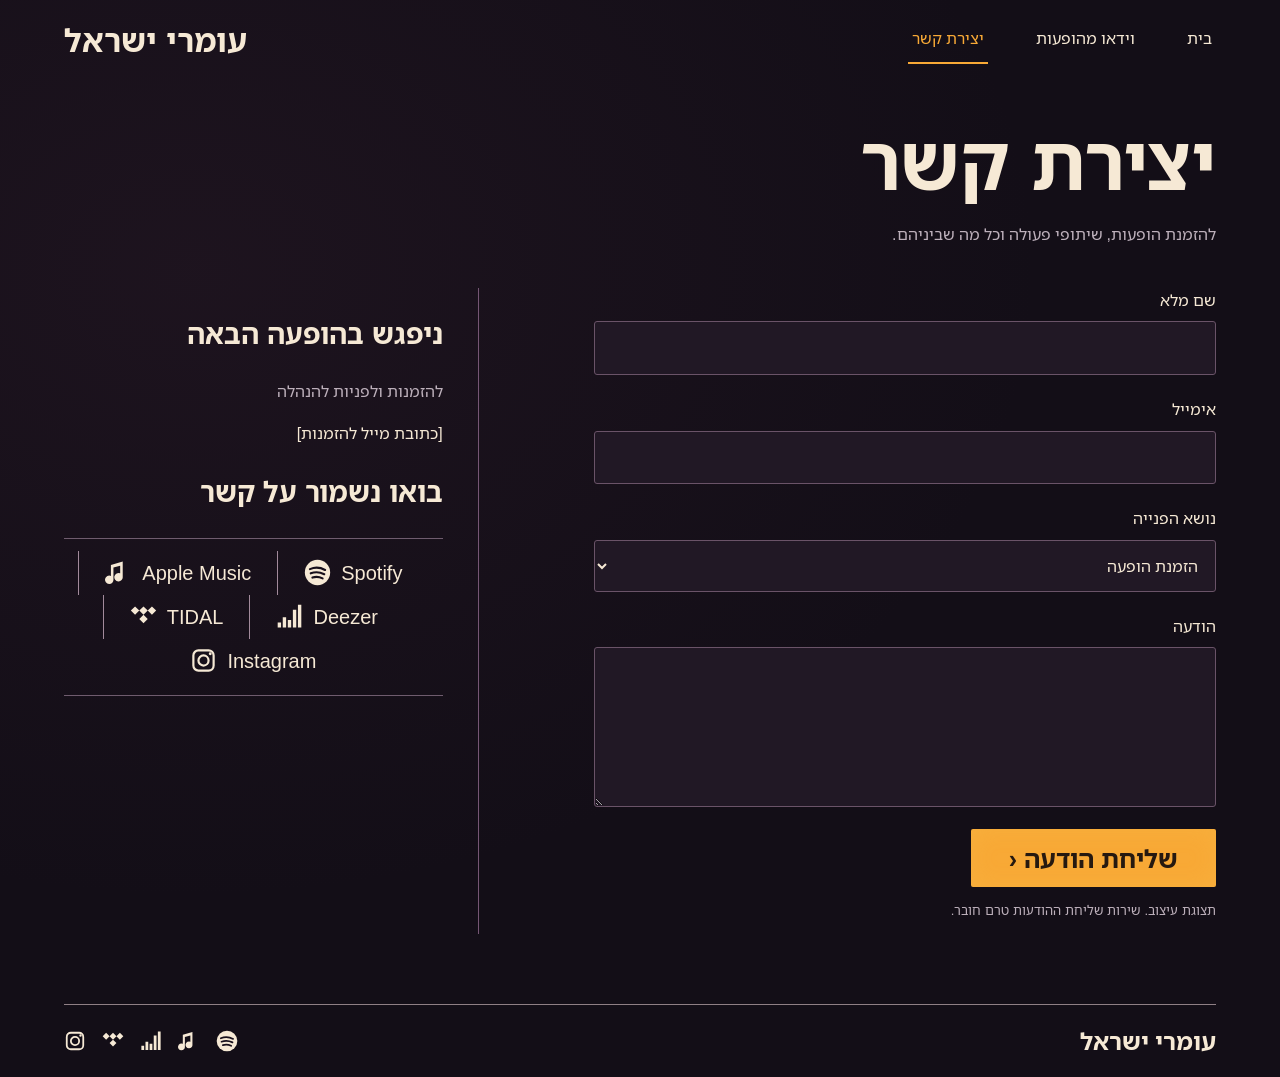
==== contact.html @ 32288c75 "Add Omri Israel website files Co-Authored-By: Claude Opus 5.5 <noreply@anthropic.com>" ====
<!doctype html>
<html lang="he" dir="rtl"><head><meta charset="utf-8"><meta name="viewport" content="width=device-width,initial-scale=1"><meta name="theme-color" content="#130e17"><meta name="description" content="מוזיקה, רגעים מהופעות ויצירת קשר עם עומרי ישראל."><title>יצירת קשר | עומרי ישראל</title><link rel="stylesheet" href="styles.css"><script defer src="site.js"></script></head><body><a class="skip" href="#main">דילוג לתוכן</a><div class="container"><header class="header"><a href="index.html" class="logo">עומרי ישראל</a><button class="menu" aria-controls="navigation" aria-expanded="false" aria-label="פתיחת תפריט">☰</button><nav id="navigation" aria-label="ניווט ראשי"><a href="index.html">בית</a><a href="videos.html">וידאו מהופעות</a><a href="contact.html" aria-current="page">יצירת קשר</a></nav></header><main id="main"><h1 class="page-title">יצירת קשר</h1><p class="intro">להזמנת הופעות, שיתופי פעולה וכל מה שביניהם.</p><div class="contact-layout"><form novalidate><label for="name">שם מלא<input id="name" name="name" autocomplete="name" aria-describedby="name-error" required><span class="error" id="name-error" hidden>יש להזין שם.</span></label><label for="email">אימייל<input id="email" name="email" type="email" dir="ltr" autocomplete="email" aria-describedby="email-error" required><span class="error" id="email-error" hidden>יש להזין כתובת אימייל תקינה.</span></label><label for="topic">נושא הפנייה<select id="topic" name="topic"><option>הזמנת הופעה</option><option>שיתוף פעולה</option><option>פנייה כללית</option></select></label><label for="message">הודעה<textarea id="message" name="message" aria-describedby="message-error" required></textarea><span class="error" id="message-error" hidden>יש לכתוב הודעה.</span></label><button class="cta" type="submit">שליחת הודעה ‹</button><p class="notice">תצוגת עיצוב. שירות שליחת ההודעות טרם חובר.</p><p id="form-status" class="status" role="status" tabindex="-1" hidden></p></form><aside><h2>ניפגש בהופעה הבאה</h2><p>להזמנות ולפניות להנהלה</p><span data-booking>[כתובת מייל להזמנות]</span><h2>בואו נשמור על קשר</h2><div class="platforms" data-platforms></div></aside></div></main><footer class="footer"><a class="logo" href="index.html">עומרי ישראל</a><div class="platforms" data-platforms aria-label="קישורי האמן"></div></footer></div><dialog aria-labelledby="dialog-title"><button class="close" aria-label="סגירה">✕</button><h2 id="dialog-title"></h2><div id="dialog-content"></div></dialog></body></html>
---- styles.css ----
@font-face{font-family:Artist;src:url("assets/fonts/NotoSansHebrew-Regular.ttf");font-weight:400;font-display:swap}@font-face{font-family:Artist;src:url("assets/fonts/NotoSansHebrew-Bold.ttf");font-weight:700 900;font-display:swap}
:root{--paper:#f6e9d5;--amber:#f8a936;--bg:#130e17;--line:#8f7f85;--muted:#bdb0bb}*{box-sizing:border-box}html{scroll-behavior:smooth}body{margin:0;background:var(--bg);color:var(--paper);font-family:Artist,Arial,sans-serif;line-height:1.6;background-image:radial-gradient(ellipse at 15% 25%,#3b233442,transparent 55%)}button,input,select,textarea{font:inherit}a{color:inherit;text-decoration:none}button,a{touch-action:manipulation}button{cursor:pointer}button:disabled{cursor:default}a,button,input,select,textarea{outline-offset:5px}:focus-visible{outline:2px solid var(--amber)}button{color:inherit}img{display:block;max-width:100%}.container{width:90%;max-width:1320px;margin:auto}.header{height:80px;display:flex;align-items:center;justify-content:space-between;position:relative;z-index:5}.logo{font-size:32px;font-weight:700;line-height:1.1}.header .logo{order:2}nav{display:flex;gap:44px}nav a{padding:10px 4px}nav a[aria-current]{color:var(--amber);border-bottom:2px solid}.menu{display:none;background:none;border:0;font-size:25px;padding:8px}.hero{position:relative;min-height:440px;display:flex;align-items:center;isolation:isolate}.hero:before{content:"";position:absolute;inset:-80px 0 -20px;z-index:-1;background:linear-gradient(0deg,var(--bg),transparent 15%),linear-gradient(270deg,var(--bg) 0%,#130e17dd 24%,transparent 64%),url("assets/images/hero.webp") left center/70% auto no-repeat}.hero-copy{width:48%;text-align:center;margin-inline-start:0;margin-inline-end:auto}.hero h1{font-size:clamp(60px,8vw,116px);font-weight:700;line-height:1.2;letter-spacing:-5px;margin:0}.brush{width:225px;height:18px;margin:8px auto 25px;background:var(--amber);clip-path:polygon(0 83%,73% 0,72% 20%,100% 7%,64% 40%,28% 90%,34% 58%,0 100%);transform:rotate(-3deg)}.cta{border:0;display:inline-flex;justify-content:center;align-items:center;gap:12px;background:var(--amber);color:#261910;padding:9px 38px;font-size:25px;font-weight:700;min-height:48px;border-radius:2px;box-shadow:inset 0 0 25px #f9cf6230}.cta:hover{background:#ffc064}.section{margin-block:22px 36px}.section-heading{display:flex;align-items:center;gap:20px;margin-bottom:22px}.section-heading h2{font-size:36px;line-height:1.2;margin:0}.section-heading:after{content:"";height:1px;background:var(--line);flex:1}.number{color:var(--amber);font-size:24px;font-style:italic;font-family:Arial}.songs{display:grid;grid-template-columns:repeat(3,1fr);gap:6%;padding-inline:7%}.song{text-align:center}.song img{width:100%;aspect-ratio:1.2;object-fit:cover}.song h3{font-size:24px;margin:5px 0 0}.text-button{border:0;background:none;padding:5px 10px;min-height:44px;color:var(--amber);font-weight:700;font-size:18px}.text-button:hover{text-decoration:underline}.platforms{display:flex;align-items:center;justify-content:center;flex-wrap:wrap;gap:0;border-block:1px solid #6f5c6e;padding:12px 0;margin-block:22px}.platform{display:flex;align-items:center;gap:10px;padding:2px 26px;min-height:44px;direction:ltr;border-left:1px solid #a28a9b;font-family:Arial,sans-serif;font-size:20px}.platform:last-child{border-left:0}.platform svg{width:27px;height:27px;fill:currentColor}.platform:hover{color:var(--amber)}.video-grid{display:grid;grid-template-columns:repeat(2,1fr);gap:38px;padding-inline:5%}.video-button{display:block;width:100%;padding:0;border:0;background:none;overflow:hidden}.video-button img{width:100%;aspect-ratio:2.87;object-fit:cover;transition:transform .3s}.video-button:hover img{transform:scale(1.04)}.all-videos{text-align:center;margin:6px 0 0}.footer{display:flex;align-items:center;justify-content:space-between;border-top:1px solid var(--line);padding-block:14px;margin-top:12px}.footer .logo{font-size:24px}.footer .platforms{border:0;margin:0;padding:0;gap:16px}.footer .platform{border:0;padding:0}.footer .platform-label{display:none}.footer svg{width:22px;height:22px}.page-title{font-size:clamp(40px,6vw,76px);margin:35px 0 10px;line-height:1.2}.intro{color:var(--muted);margin-bottom:30px}.featured{max-width:1050px;margin:30px auto}.featured .video-button img{aspect-ratio:16/9}.video-caption{display:flex;justify-content:space-between;align-items:center;gap:15px;padding-block:9px}.video-caption h2,.video-caption h3{margin:0;font-size:22px}.video-caption span{color:var(--muted);font-size:14px}.gallery{padding:0;gap:32px}.gallery .video-button img{aspect-ratio:16/9}.contact-layout{display:grid;grid-template-columns:1.5fr 1fr;gap:10%;margin:40px 0 70px}label{display:grid;gap:8px;margin-bottom:22px}input,select,textarea{border:1px solid #6a5368;background:#211825;color:var(--paper);border-radius:3px;padding:13px;width:100%}textarea{min-height:160px;resize:vertical}aside{border-right:1px solid #755674;padding-right:35px}aside h2{font-size:28px}aside p{color:var(--muted)}.error{color:#ffb1ae;font-size:14px}.status{padding:16px;border:1px solid #aa9164}.notice{color:var(--muted);font-size:13px}.field-error{border-color:#ffb1ae}dialog{width:min(92%,600px);background:#201725;color:var(--paper);border:1px solid #967483;border-radius:5px;padding:30px}dialog::backdrop{background:#09050be8}dialog h2{font-size:30px;margin:0 0 20px}dialog .platforms{justify-content:start}dialog .platform{border:0;padding:12px}.close{float:left;border:1px solid #967483;background:none;min-width:44px;min-height:44px}dialog video{width:100%;margin-top:16px}.skip{position:absolute;top:-100px;right:10px;background:var(--amber);color:#111;padding:10px;z-index:50}.skip:focus{top:10px}[hidden]{display:none!important}
@media(min-width:1600px){.hero{min-height:540px}}
@media(max-width:700px){.container{width:90%}.header{height:60px}.header .logo{order:0;font-size:25px}.menu{display:block}.header nav{display:none;position:absolute;top:60px;right:-5.55%;left:-5.55%;background:#201625;padding:15px 5%;flex-direction:column;gap:0;box-shadow:0 15px 35px #0008}.header nav.open{display:flex}.header nav a{padding:14px}.hero{min-height:370px;align-items:end}.hero:before{inset:-60px -5.55% 0;background:linear-gradient(0deg,var(--bg),#130e1700 70%),url("assets/images/hero-mobile.webp") center top/cover no-repeat}.hero-copy{width:100%;padding-top:190px}.hero h1{font-size:54px;letter-spacing:-2px}.brush{width:160px;height:12px;margin:0 auto 15px}.cta{font-size:20px;padding:5px 28px;min-height:44px}.section{margin-block:25px 12px}.section-heading{gap:12px;margin-bottom:10px}.section-heading h2{font-size:25px}.number{font-size:19px}.songs{display:flex;flex-direction:column;padding:0;gap:0}.song{display:grid;grid-template-columns:80px 1fr;column-gap:16px;align-items:center;border-bottom:1px solid #675365;padding:9px 0;text-align:right}.song img{grid-row:1/3;width:80px;height:76px;aspect-ratio:auto}.song h3{font-size:20px;align-self:end;margin:0}.song .text-button{justify-self:start;align-self:start;font-size:16px;padding:0;min-height:32px}.platforms{margin-block:12px;padding-block:8px;row-gap:0}.platform{font-size:12px;padding:0 10px;gap:5px;min-height:36px}.platform svg{width:19px;height:19px}.platform:nth-child(3){border-left:0}.video-grid{grid-template-columns:1fr;padding:0;gap:12px}.video-button img{aspect-ratio:2.4}.all-videos{margin-block:0}.text-button{font-size:16px}.footer{padding-block:12px}.footer .logo{font-size:20px}.footer .platforms{gap:12px}.footer svg{width:17px;height:17px}.footer .platform{min-height:28px}.page-title{font-size:44px;margin-top:25px}.video-caption{align-items:start;flex-direction:column;gap:0}.video-caption h2,.video-caption h3{font-size:19px}.featured{margin-top:20px}.contact-layout{grid-template-columns:1fr;gap:30px}aside{padding:20px 0;border-right:0;border-top:1px solid #755674}dialog{padding:20px}dialog .platform{font-size:17px}.intro{font-size:15px}}
@media(prefers-reduced-motion:reduce){html{scroll-behavior:auto}*{transition:none!important}}

/* Omri Israel imagery and responsive art direction. */
.hero:before{background:linear-gradient(0deg,var(--bg),transparent 20%),linear-gradient(270deg,var(--bg) 0%,#130e1790 25%,transparent 58%),url("assets/images/hero.webp") left top/100% auto no-repeat}
.hero h1{font-size:clamp(48px,6.7vw,96px);letter-spacing:-3px}
.video-button{position:relative}
.video-button:after{content:"▶";position:absolute;inset:0;margin:auto;width:52px;height:52px;border:2px solid var(--paper);border-radius:50%;background:#130e1770;display:grid;place-items:center;font-size:22px;color:var(--paper);pointer-events:none}
.video-button img{object-position:center 25%}
.song img{object-position:center 35%}
@media(max-width:700px){
 .hero:before{background:linear-gradient(0deg,var(--bg),#130e1700 73%),url("assets/images/hero-mobile.webp") center top/100% auto no-repeat}
 .hero h1{font-size:clamp(36px,11vw,54px);letter-spacing:-1.5px}
 .hero-copy{padding-top:220px}
 .header .logo{font-size:23px}
 .video-button img{object-position:center 20%}
 .footer .logo{font-size:18px}
}
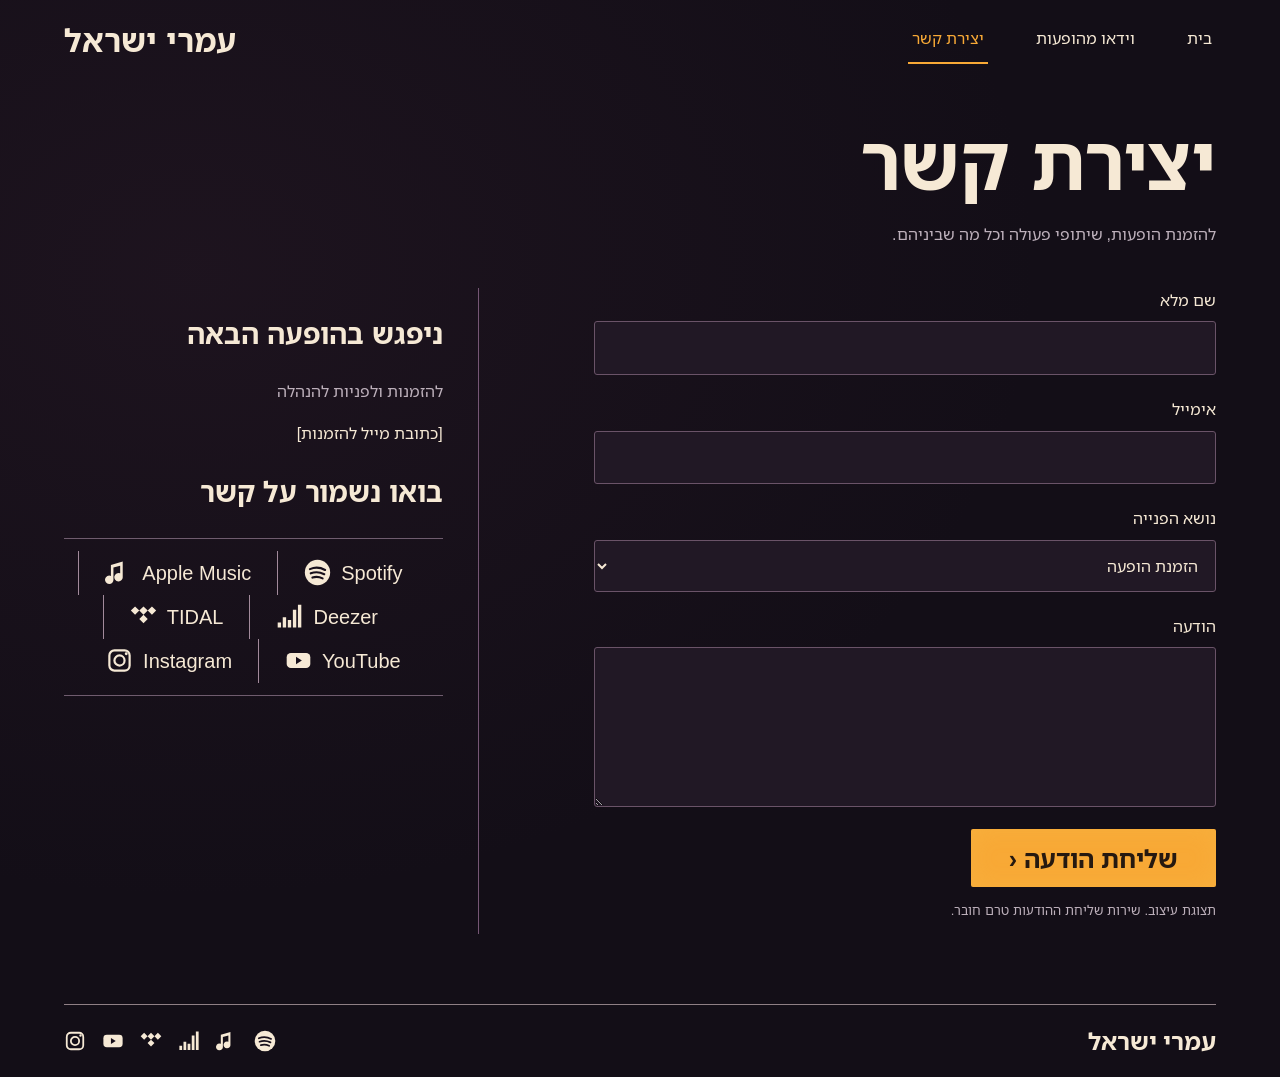
==== commit ea4c6f18: "Add streaming links, new hero images, and fix artist name spelling - Link Spotify, Apple Music, Deez" ====
--- a/contact.html
+++ b/contact.html
@@ -1,2 +1,2 @@
 <!doctype html>
-<html lang="he" dir="rtl"><head><meta charset="utf-8"><meta name="viewport" content="width=device-width,initial-scale=1"><meta name="theme-color" content="#130e17"><meta name="description" content="מוזיקה, רגעים מהופעות ויצירת קשר עם עומרי ישראל."><title>יצירת קשר | עומרי ישראל</title><link rel="stylesheet" href="styles.css"><script defer src="site.js"></script></head><body><a class="skip" href="#main">דילוג לתוכן</a><div class="container"><header class="header"><a href="index.html" class="logo">עומרי ישראל</a><button class="menu" aria-controls="navigation" aria-expanded="false" aria-label="פתיחת תפריט">☰</button><nav id="navigation" aria-label="ניווט ראשי"><a href="index.html">בית</a><a href="videos.html">וידאו מהופעות</a><a href="contact.html" aria-current="page">יצירת קשר</a></nav></header><main id="main"><h1 class="page-title">יצירת קשר</h1><p class="intro">להזמנת הופעות, שיתופי פעולה וכל מה שביניהם.</p><div class="contact-layout"><form novalidate><label for="name">שם מלא<input id="name" name="name" autocomplete="name" aria-describedby="name-error" required><span class="error" id="name-error" hidden>יש להזין שם.</span></label><label for="email">אימייל<input id="email" name="email" type="email" dir="ltr" autocomplete="email" aria-describedby="email-error" required><span class="error" id="email-error" hidden>יש להזין כתובת אימייל תקינה.</span></label><label for="topic">נושא הפנייה<select id="topic" name="topic"><option>הזמנת הופעה</option><option>שיתוף פעולה</option><option>פנייה כללית</option></select></label><label for="message">הודעה<textarea id="message" name="message" aria-describedby="message-error" required></textarea><span class="error" id="message-error" hidden>יש לכתוב הודעה.</span></label><button class="cta" type="submit">שליחת הודעה ‹</button><p class="notice">תצוגת עיצוב. שירות שליחת ההודעות טרם חובר.</p><p id="form-status" class="status" role="status" tabindex="-1" hidden></p></form><aside><h2>ניפגש בהופעה הבאה</h2><p>להזמנות ולפניות להנהלה</p><span data-booking>[כתובת מייל להזמנות]</span><h2>בואו נשמור על קשר</h2><div class="platforms" data-platforms></div></aside></div></main><footer class="footer"><a class="logo" href="index.html">עומרי ישראל</a><div class="platforms" data-platforms aria-label="קישורי האמן"></div></footer></div><dialog aria-labelledby="dialog-title"><button class="close" aria-label="סגירה">✕</button><h2 id="dialog-title"></h2><div id="dialog-content"></div></dialog></body></html>+<html lang="he" dir="rtl"><head><meta charset="utf-8"><meta name="viewport" content="width=device-width,initial-scale=1"><meta name="theme-color" content="#130e17"><meta name="description" content="מוזיקה, רגעים מהופעות ויצירת קשר עם עמרי ישראל."><title>יצירת קשר | עמרי ישראל</title><link rel="stylesheet" href="styles.css?v=2"><script defer src="site.js"></script></head><body><a class="skip" href="#main">דילוג לתוכן</a><div class="container"><header class="header"><a href="index.html" class="logo">עמרי ישראל</a><button class="menu" aria-controls="navigation" aria-expanded="false" aria-label="פתיחת תפריט">☰</button><nav id="navigation" aria-label="ניווט ראשי"><a href="index.html">בית</a><a href="videos.html">וידאו מהופעות</a><a href="contact.html" aria-current="page">יצירת קשר</a></nav></header><main id="main"><h1 class="page-title">יצירת קשר</h1><p class="intro">להזמנת הופעות, שיתופי פעולה וכל מה שביניהם.</p><div class="contact-layout"><form novalidate><label for="name">שם מלא<input id="name" name="name" autocomplete="name" aria-describedby="name-error" required><span class="error" id="name-error" hidden>יש להזין שם.</span></label><label for="email">אימייל<input id="email" name="email" type="email" dir="ltr" autocomplete="email" aria-describedby="email-error" required><span class="error" id="email-error" hidden>יש להזין כתובת אימייל תקינה.</span></label><label for="topic">נושא הפנייה<select id="topic" name="topic"><option>הזמנת הופעה</option><option>שיתוף פעולה</option><option>פנייה כללית</option></select></label><label for="message">הודעה<textarea id="message" name="message" aria-describedby="message-error" required></textarea><span class="error" id="message-error" hidden>יש לכתוב הודעה.</span></label><button class="cta" type="submit">שליחת הודעה ‹</button><p class="notice">תצוגת עיצוב. שירות שליחת ההודעות טרם חובר.</p><p id="form-status" class="status" role="status" tabindex="-1" hidden></p></form><aside><h2>ניפגש בהופעה הבאה</h2><p>להזמנות ולפניות להנהלה</p><span data-booking>[כתובת מייל להזמנות]</span><h2>בואו נשמור על קשר</h2><div class="platforms" data-platforms></div></aside></div></main><footer class="footer"><a class="logo" href="index.html">עמרי ישראל</a><div class="platforms" data-platforms aria-label="קישורי האמן"></div></footer></div><dialog aria-labelledby="dialog-title"><button class="close" aria-label="סגירה">✕</button><h2 id="dialog-title"></h2><div id="dialog-content"></div></dialog></body></html>
--- a/styles.css
+++ b/styles.css
@@ -1,18 +1,18 @@
 @font-face{font-family:Artist;src:url("assets/fonts/NotoSansHebrew-Regular.ttf");font-weight:400;font-display:swap}@font-face{font-family:Artist;src:url("assets/fonts/NotoSansHebrew-Bold.ttf");font-weight:700 900;font-display:swap}
-:root{--paper:#f6e9d5;--amber:#f8a936;--bg:#130e17;--line:#8f7f85;--muted:#bdb0bb}*{box-sizing:border-box}html{scroll-behavior:smooth}body{margin:0;background:var(--bg);color:var(--paper);font-family:Artist,Arial,sans-serif;line-height:1.6;background-image:radial-gradient(ellipse at 15% 25%,#3b233442,transparent 55%)}button,input,select,textarea{font:inherit}a{color:inherit;text-decoration:none}button,a{touch-action:manipulation}button{cursor:pointer}button:disabled{cursor:default}a,button,input,select,textarea{outline-offset:5px}:focus-visible{outline:2px solid var(--amber)}button{color:inherit}img{display:block;max-width:100%}.container{width:90%;max-width:1320px;margin:auto}.header{height:80px;display:flex;align-items:center;justify-content:space-between;position:relative;z-index:5}.logo{font-size:32px;font-weight:700;line-height:1.1}.header .logo{order:2}nav{display:flex;gap:44px}nav a{padding:10px 4px}nav a[aria-current]{color:var(--amber);border-bottom:2px solid}.menu{display:none;background:none;border:0;font-size:25px;padding:8px}.hero{position:relative;min-height:440px;display:flex;align-items:center;isolation:isolate}.hero:before{content:"";position:absolute;inset:-80px 0 -20px;z-index:-1;background:linear-gradient(0deg,var(--bg),transparent 15%),linear-gradient(270deg,var(--bg) 0%,#130e17dd 24%,transparent 64%),url("assets/images/hero.webp") left center/70% auto no-repeat}.hero-copy{width:48%;text-align:center;margin-inline-start:0;margin-inline-end:auto}.hero h1{font-size:clamp(60px,8vw,116px);font-weight:700;line-height:1.2;letter-spacing:-5px;margin:0}.brush{width:225px;height:18px;margin:8px auto 25px;background:var(--amber);clip-path:polygon(0 83%,73% 0,72% 20%,100% 7%,64% 40%,28% 90%,34% 58%,0 100%);transform:rotate(-3deg)}.cta{border:0;display:inline-flex;justify-content:center;align-items:center;gap:12px;background:var(--amber);color:#261910;padding:9px 38px;font-size:25px;font-weight:700;min-height:48px;border-radius:2px;box-shadow:inset 0 0 25px #f9cf6230}.cta:hover{background:#ffc064}.section{margin-block:22px 36px}.section-heading{display:flex;align-items:center;gap:20px;margin-bottom:22px}.section-heading h2{font-size:36px;line-height:1.2;margin:0}.section-heading:after{content:"";height:1px;background:var(--line);flex:1}.number{color:var(--amber);font-size:24px;font-style:italic;font-family:Arial}.songs{display:grid;grid-template-columns:repeat(3,1fr);gap:6%;padding-inline:7%}.song{text-align:center}.song img{width:100%;aspect-ratio:1.2;object-fit:cover}.song h3{font-size:24px;margin:5px 0 0}.text-button{border:0;background:none;padding:5px 10px;min-height:44px;color:var(--amber);font-weight:700;font-size:18px}.text-button:hover{text-decoration:underline}.platforms{display:flex;align-items:center;justify-content:center;flex-wrap:wrap;gap:0;border-block:1px solid #6f5c6e;padding:12px 0;margin-block:22px}.platform{display:flex;align-items:center;gap:10px;padding:2px 26px;min-height:44px;direction:ltr;border-left:1px solid #a28a9b;font-family:Arial,sans-serif;font-size:20px}.platform:last-child{border-left:0}.platform svg{width:27px;height:27px;fill:currentColor}.platform:hover{color:var(--amber)}.video-grid{display:grid;grid-template-columns:repeat(2,1fr);gap:38px;padding-inline:5%}.video-button{display:block;width:100%;padding:0;border:0;background:none;overflow:hidden}.video-button img{width:100%;aspect-ratio:2.87;object-fit:cover;transition:transform .3s}.video-button:hover img{transform:scale(1.04)}.all-videos{text-align:center;margin:6px 0 0}.footer{display:flex;align-items:center;justify-content:space-between;border-top:1px solid var(--line);padding-block:14px;margin-top:12px}.footer .logo{font-size:24px}.footer .platforms{border:0;margin:0;padding:0;gap:16px}.footer .platform{border:0;padding:0}.footer .platform-label{display:none}.footer svg{width:22px;height:22px}.page-title{font-size:clamp(40px,6vw,76px);margin:35px 0 10px;line-height:1.2}.intro{color:var(--muted);margin-bottom:30px}.featured{max-width:1050px;margin:30px auto}.featured .video-button img{aspect-ratio:16/9}.video-caption{display:flex;justify-content:space-between;align-items:center;gap:15px;padding-block:9px}.video-caption h2,.video-caption h3{margin:0;font-size:22px}.video-caption span{color:var(--muted);font-size:14px}.gallery{padding:0;gap:32px}.gallery .video-button img{aspect-ratio:16/9}.contact-layout{display:grid;grid-template-columns:1.5fr 1fr;gap:10%;margin:40px 0 70px}label{display:grid;gap:8px;margin-bottom:22px}input,select,textarea{border:1px solid #6a5368;background:#211825;color:var(--paper);border-radius:3px;padding:13px;width:100%}textarea{min-height:160px;resize:vertical}aside{border-right:1px solid #755674;padding-right:35px}aside h2{font-size:28px}aside p{color:var(--muted)}.error{color:#ffb1ae;font-size:14px}.status{padding:16px;border:1px solid #aa9164}.notice{color:var(--muted);font-size:13px}.field-error{border-color:#ffb1ae}dialog{width:min(92%,600px);background:#201725;color:var(--paper);border:1px solid #967483;border-radius:5px;padding:30px}dialog::backdrop{background:#09050be8}dialog h2{font-size:30px;margin:0 0 20px}dialog .platforms{justify-content:start}dialog .platform{border:0;padding:12px}.close{float:left;border:1px solid #967483;background:none;min-width:44px;min-height:44px}dialog video{width:100%;margin-top:16px}.skip{position:absolute;top:-100px;right:10px;background:var(--amber);color:#111;padding:10px;z-index:50}.skip:focus{top:10px}[hidden]{display:none!important}
+:root{--paper:#f6e9d5;--amber:#f8a936;--bg:#130e17;--line:#8f7f85;--muted:#bdb0bb}*{box-sizing:border-box}html{scroll-behavior:smooth}body{margin:0;background:var(--bg);color:var(--paper);font-family:Artist,Arial,sans-serif;line-height:1.6;background-image:radial-gradient(ellipse at 15% 25%,#3b233442,transparent 55%)}button,input,select,textarea{font:inherit}a{color:inherit;text-decoration:none}button,a{touch-action:manipulation}button{cursor:pointer}button:disabled{cursor:default}a,button,input,select,textarea{outline-offset:5px}:focus-visible{outline:2px solid var(--amber)}button{color:inherit}img{display:block;max-width:100%}.container{width:90%;max-width:1320px;margin:auto}.header{height:80px;display:flex;align-items:center;justify-content:space-between;position:relative;z-index:5}.logo{font-size:32px;font-weight:700;line-height:1.1}.header .logo{order:2}nav{display:flex;gap:44px}nav a{padding:10px 4px}nav a[aria-current]{color:var(--amber);border-bottom:2px solid}.menu{display:none;background:none;border:0;font-size:25px;padding:8px}.hero{position:relative;min-height:440px;display:flex;align-items:center;isolation:isolate}.hero:before{content:"";position:absolute;inset:-80px 0 -20px;z-index:-1;background:linear-gradient(0deg,var(--bg),transparent 15%),linear-gradient(270deg,var(--bg) 0%,#130e17dd 24%,transparent 64%),url("assets/images/hero.webp?v=2") left center/70% auto no-repeat}.hero-copy{width:48%;text-align:center;margin-inline-start:0;margin-inline-end:auto}.hero h1{font-size:clamp(60px,8vw,116px);font-weight:700;line-height:1.2;letter-spacing:-5px;margin:0}.brush{width:225px;height:18px;margin:8px auto 25px;background:var(--amber);clip-path:polygon(0 83%,73% 0,72% 20%,100% 7%,64% 40%,28% 90%,34% 58%,0 100%);transform:rotate(-3deg)}.cta{border:0;display:inline-flex;justify-content:center;align-items:center;gap:12px;background:var(--amber);color:#261910;padding:9px 38px;font-size:25px;font-weight:700;min-height:48px;border-radius:2px;box-shadow:inset 0 0 25px #f9cf6230}.cta:hover{background:#ffc064}.section{margin-block:22px 36px}.section-heading{display:flex;align-items:center;gap:20px;margin-bottom:22px}.section-heading h2{font-size:36px;line-height:1.2;margin:0}.section-heading:after{content:"";height:1px;background:var(--line);flex:1}.number{color:var(--amber);font-size:24px;font-style:italic;font-family:Arial}.songs{display:grid;grid-template-columns:repeat(3,1fr);gap:6%;padding-inline:7%}.song{text-align:center}.song img{width:100%;aspect-ratio:1.2;object-fit:cover}.song h3{font-size:24px;margin:5px 0 0}.text-button{border:0;background:none;padding:5px 10px;min-height:44px;color:var(--amber);font-weight:700;font-size:18px}.text-button:hover{text-decoration:underline}.platforms{display:flex;align-items:center;justify-content:center;flex-wrap:wrap;gap:0;border-block:1px solid #6f5c6e;padding:12px 0;margin-block:22px}.platform{display:flex;align-items:center;gap:10px;padding:2px 26px;min-height:44px;direction:ltr;border-left:1px solid #a28a9b;font-family:Arial,sans-serif;font-size:20px}.platform:last-child{border-left:0}.platform svg{width:27px;height:27px;fill:currentColor}.platform:hover{color:var(--amber)}.video-grid{display:grid;grid-template-columns:repeat(2,1fr);gap:38px;padding-inline:5%}.video-button{display:block;width:100%;padding:0;border:0;background:none;overflow:hidden}.video-button img{width:100%;aspect-ratio:2.87;object-fit:cover;transition:transform .3s}.video-button:hover img{transform:scale(1.04)}.all-videos{text-align:center;margin:6px 0 0}.footer{display:flex;align-items:center;justify-content:space-between;border-top:1px solid var(--line);padding-block:14px;margin-top:12px}.footer .logo{font-size:24px}.footer .platforms{border:0;margin:0;padding:0;gap:16px}.footer .platform{border:0;padding:0}.footer .platform-label{display:none}.footer svg{width:22px;height:22px}.page-title{font-size:clamp(40px,6vw,76px);margin:35px 0 10px;line-height:1.2}.intro{color:var(--muted);margin-bottom:30px}.featured{max-width:1050px;margin:30px auto}.featured .video-button img{aspect-ratio:16/9}.video-caption{display:flex;justify-content:space-between;align-items:center;gap:15px;padding-block:9px}.video-caption h2,.video-caption h3{margin:0;font-size:22px}.video-caption span{color:var(--muted);font-size:14px}.gallery{padding:0;gap:32px}.gallery .video-button img{aspect-ratio:16/9}.contact-layout{display:grid;grid-template-columns:1.5fr 1fr;gap:10%;margin:40px 0 70px}label{display:grid;gap:8px;margin-bottom:22px}input,select,textarea{border:1px solid #6a5368;background:#211825;color:var(--paper);border-radius:3px;padding:13px;width:100%}textarea{min-height:160px;resize:vertical}aside{border-right:1px solid #755674;padding-right:35px}aside h2{font-size:28px}aside p{color:var(--muted)}.error{color:#ffb1ae;font-size:14px}.status{padding:16px;border:1px solid #aa9164}.notice{color:var(--muted);font-size:13px}.field-error{border-color:#ffb1ae}dialog{width:min(92%,600px);background:#201725;color:var(--paper);border:1px solid #967483;border-radius:5px;padding:30px}dialog::backdrop{background:#09050be8}dialog h2{font-size:30px;margin:0 0 20px}dialog .platforms{justify-content:start}dialog .platform{border:0;padding:12px}.close{float:left;border:1px solid #967483;background:none;min-width:44px;min-height:44px}dialog video{width:100%;margin-top:16px}.skip{position:absolute;top:-100px;right:10px;background:var(--amber);color:#111;padding:10px;z-index:50}.skip:focus{top:10px}[hidden]{display:none!important}
 @media(min-width:1600px){.hero{min-height:540px}}
-@media(max-width:700px){.container{width:90%}.header{height:60px}.header .logo{order:0;font-size:25px}.menu{display:block}.header nav{display:none;position:absolute;top:60px;right:-5.55%;left:-5.55%;background:#201625;padding:15px 5%;flex-direction:column;gap:0;box-shadow:0 15px 35px #0008}.header nav.open{display:flex}.header nav a{padding:14px}.hero{min-height:370px;align-items:end}.hero:before{inset:-60px -5.55% 0;background:linear-gradient(0deg,var(--bg),#130e1700 70%),url("assets/images/hero-mobile.webp") center top/cover no-repeat}.hero-copy{width:100%;padding-top:190px}.hero h1{font-size:54px;letter-spacing:-2px}.brush{width:160px;height:12px;margin:0 auto 15px}.cta{font-size:20px;padding:5px 28px;min-height:44px}.section{margin-block:25px 12px}.section-heading{gap:12px;margin-bottom:10px}.section-heading h2{font-size:25px}.number{font-size:19px}.songs{display:flex;flex-direction:column;padding:0;gap:0}.song{display:grid;grid-template-columns:80px 1fr;column-gap:16px;align-items:center;border-bottom:1px solid #675365;padding:9px 0;text-align:right}.song img{grid-row:1/3;width:80px;height:76px;aspect-ratio:auto}.song h3{font-size:20px;align-self:end;margin:0}.song .text-button{justify-self:start;align-self:start;font-size:16px;padding:0;min-height:32px}.platforms{margin-block:12px;padding-block:8px;row-gap:0}.platform{font-size:12px;padding:0 10px;gap:5px;min-height:36px}.platform svg{width:19px;height:19px}.platform:nth-child(3){border-left:0}.video-grid{grid-template-columns:1fr;padding:0;gap:12px}.video-button img{aspect-ratio:2.4}.all-videos{margin-block:0}.text-button{font-size:16px}.footer{padding-block:12px}.footer .logo{font-size:20px}.footer .platforms{gap:12px}.footer svg{width:17px;height:17px}.footer .platform{min-height:28px}.page-title{font-size:44px;margin-top:25px}.video-caption{align-items:start;flex-direction:column;gap:0}.video-caption h2,.video-caption h3{font-size:19px}.featured{margin-top:20px}.contact-layout{grid-template-columns:1fr;gap:30px}aside{padding:20px 0;border-right:0;border-top:1px solid #755674}dialog{padding:20px}dialog .platform{font-size:17px}.intro{font-size:15px}}
+@media(max-width:700px){.container{width:90%}.header{height:60px}.header .logo{order:0;font-size:25px}.menu{display:block}.header nav{display:none;position:absolute;top:60px;right:-5.55%;left:-5.55%;background:#201625;padding:15px 5%;flex-direction:column;gap:0;box-shadow:0 15px 35px #0008}.header nav.open{display:flex}.header nav a{padding:14px}.hero{min-height:370px;align-items:end}.hero:before{inset:-60px -5.55% 0;background:linear-gradient(0deg,var(--bg),#130e1700 70%),url("assets/images/hero-mobile.webp?v=2") center top/cover no-repeat}.hero-copy{width:100%;padding-top:190px}.hero h1{font-size:54px;letter-spacing:-2px}.brush{width:160px;height:12px;margin:0 auto 15px}.cta{font-size:20px;padding:5px 28px;min-height:44px}.section{margin-block:25px 12px}.section-heading{gap:12px;margin-bottom:10px}.section-heading h2{font-size:25px}.number{font-size:19px}.songs{display:flex;flex-direction:column;padding:0;gap:0}.song{display:grid;grid-template-columns:80px 1fr;column-gap:16px;align-items:center;border-bottom:1px solid #675365;padding:9px 0;text-align:right}.song img{grid-row:1/3;width:80px;height:76px;aspect-ratio:auto}.song h3{font-size:20px;align-self:end;margin:0}.song .text-button{justify-self:start;align-self:start;font-size:16px;padding:0;min-height:32px}.platforms{margin-block:12px;padding-block:8px;row-gap:0}.platform{font-size:12px;padding:0 10px;gap:5px;min-height:36px}.platform svg{width:19px;height:19px}.platform:nth-child(3){border-left:0}.video-grid{grid-template-columns:1fr;padding:0;gap:12px}.video-button img{aspect-ratio:2.4}.all-videos{margin-block:0}.text-button{font-size:16px}.footer{padding-block:12px}.footer .logo{font-size:20px}.footer .platforms{gap:12px}.footer svg{width:17px;height:17px}.footer .platform{min-height:28px}.page-title{font-size:44px;margin-top:25px}.video-caption{align-items:start;flex-direction:column;gap:0}.video-caption h2,.video-caption h3{font-size:19px}.featured{margin-top:20px}.contact-layout{grid-template-columns:1fr;gap:30px}aside{padding:20px 0;border-right:0;border-top:1px solid #755674}dialog{padding:20px}dialog .platform{font-size:17px}.intro{font-size:15px}}
 @media(prefers-reduced-motion:reduce){html{scroll-behavior:auto}*{transition:none!important}}
 
 /* Omri Israel imagery and responsive art direction. */
-.hero:before{background:linear-gradient(0deg,var(--bg),transparent 20%),linear-gradient(270deg,var(--bg) 0%,#130e1790 25%,transparent 58%),url("assets/images/hero.webp") left top/100% auto no-repeat}
+.hero:before{background:linear-gradient(0deg,var(--bg),transparent 20%),linear-gradient(270deg,var(--bg) 0%,#130e1790 25%,transparent 58%),url("assets/images/hero.webp?v=2") left top/100% auto no-repeat}
 .hero h1{font-size:clamp(48px,6.7vw,96px);letter-spacing:-3px}
 .video-button{position:relative}
 .video-button:after{content:"▶";position:absolute;inset:0;margin:auto;width:52px;height:52px;border:2px solid var(--paper);border-radius:50%;background:#130e1770;display:grid;place-items:center;font-size:22px;color:var(--paper);pointer-events:none}
 .video-button img{object-position:center 25%}
 .song img{object-position:center 35%}
 @media(max-width:700px){
- .hero:before{background:linear-gradient(0deg,var(--bg),#130e1700 73%),url("assets/images/hero-mobile.webp") center top/100% auto no-repeat}
+ .hero:before{background:linear-gradient(0deg,var(--bg),#130e1700 73%),url("assets/images/hero-mobile.webp?v=2") center top/100% auto no-repeat}
  .hero h1{font-size:clamp(36px,11vw,54px);letter-spacing:-1.5px}
  .hero-copy{padding-top:220px}
  .header .logo{font-size:23px}
